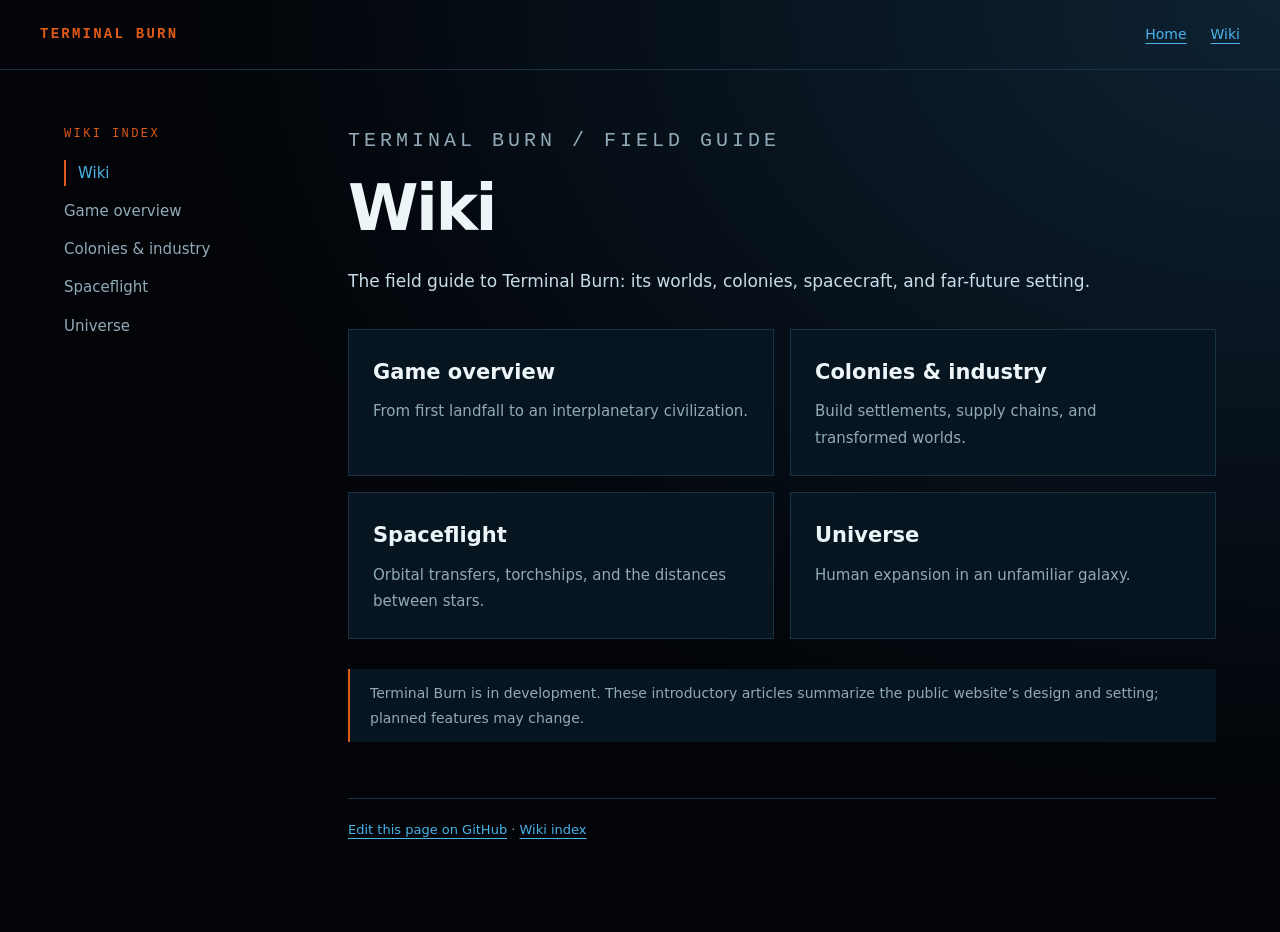
==== wiki/index.html @ 7c9bac80 "Add static wiki and homepage navigation link" ====
<!DOCTYPE html>
<html lang="en"><head><meta charset="utf-8"><meta name="viewport" content="width=device-width, initial-scale=1"><title>Wiki — Terminal Burn Wiki</title><meta name="description" content="Wiki: the Terminal Burn game wiki."><link rel="stylesheet" href="/wiki/style.css"></head><body><header><a class="brand" href="/">TERMINAL BURN</a><nav aria-label="Site"><a href="/">Home</a><a href="/wiki/">Wiki</a></nav></header><div class="layout"><aside><p class="eyebrow">Wiki index</p><nav aria-label="Wiki"><a href="/wiki/" aria-current="page">Wiki</a><a href="/wiki/overview/">Game overview</a><a href="/wiki/colonies/">Colonies & industry</a><a href="/wiki/spaceflight/">Spaceflight</a><a href="/wiki/universe/">Universe</a></nav></aside><main id="main"><p class="eyebrow">Terminal Burn / Field guide</p><h1>Wiki</h1><p>The field guide to Terminal Burn: its worlds, colonies, spacecraft, and far-future setting.</p><div class="cards"><a class="card" href="overview/"><strong>Game overview</strong><span>From first landfall to an interplanetary civilization.</span></a><a class="card" href="colonies/"><strong>Colonies &amp; industry</strong><span>Build settlements, supply chains, and transformed worlds.</span></a><a class="card" href="spaceflight/"><strong>Spaceflight</strong><span>Orbital transfers, torchships, and the distances between stars.</span></a><a class="card" href="universe/"><strong>Universe</strong><span>Human expansion in an unfamiliar galaxy.</span></a></div><div class="notice">Terminal Burn is in development. These introductory articles summarize the public website’s design and setting; planned features may change.</div><footer><a href="https://github.com/elliotburch/terminalburn-site/edit/master/wiki/index.html">Edit this page on GitHub</a> · <a href="/wiki/">Wiki index</a></footer></main></div></body></html>
---- wiki/style.css ----
:root{color-scheme:dark;--bg:#020408;--panel:#071520;--line:#173346;--text:#c8dde8;--muted:#91aab8;--blue:#4ab3e8;--orange:#e05a1a}
*{box-sizing:border-box}body{margin:0;background:radial-gradient(ellipse at top right,#0e2233,transparent 60%),var(--bg);color:var(--text);font:17px/1.75 system-ui,sans-serif;min-height:100vh}a{color:var(--blue);text-underline-offset:4px}a:hover{color:#eef5f8}a:focus-visible{outline:2px solid var(--orange);outline-offset:5px}header{border-bottom:1px solid var(--line);padding:22px max(24px,calc((100vw - 1200px)/2));display:flex;justify-content:space-between;gap:24px;align-items:center}.brand{font:700 14px/1.5 monospace;letter-spacing:.16em;text-decoration:none;color:var(--orange)}header nav{display:flex;gap:24px;font-size:14px}.layout{max-width:1200px;margin:auto;display:grid;grid-template-columns:220px minmax(0,1fr);gap:64px;padding:55px 24px 90px}aside nav{display:grid;gap:12px}aside a{text-decoration:none;color:var(--muted);font-size:15px}aside a[aria-current=page]{color:var(--blue);border-left:2px solid var(--orange);padding-left:12px}.eyebrow{font:12px/1.6 monospace;letter-spacing:.2em;text-transform:uppercase;color:var(--orange);margin:0 0 16px}h1{font-size:clamp(36px,6vw,64px);line-height:1.1;letter-spacing:-.04em;color:#eef5f8;margin:0 0 24px}h2{color:#eef5f8;font-size:25px;line-height:1.3;margin-top:40px}p{max-width:70ch}main>p:first-of-type{font-size:20px;color:var(--muted)}.notice{border-left:2px solid var(--orange);padding:12px 20px;background:var(--panel);color:var(--muted);font-size:14px;margin:30px 0}.cards{display:grid;grid-template-columns:repeat(2,minmax(0,1fr));gap:16px;margin-top:32px}.card{display:block;padding:24px;border:1px solid var(--line);background:var(--panel);text-decoration:none}.card:hover{border-color:var(--blue)}.card strong{display:block;font-size:21px;color:#eef5f8}.card span{display:block;color:var(--muted);font-size:15px;margin-top:8px}footer{margin-top:56px;padding-top:20px;border-top:1px solid var(--line);font-size:13px;color:var(--muted)}@media(max-width:700px){.layout{grid-template-columns:1fr;gap:32px;padding-top:28px}aside nav{display:flex;flex-wrap:wrap;gap:12px 20px}.cards{grid-template-columns:1fr}header{align-items:flex-start}header nav{gap:14px}aside a[aria-current=page]{padding-left:0;border-left:0;border-bottom:2px solid var(--orange)}}
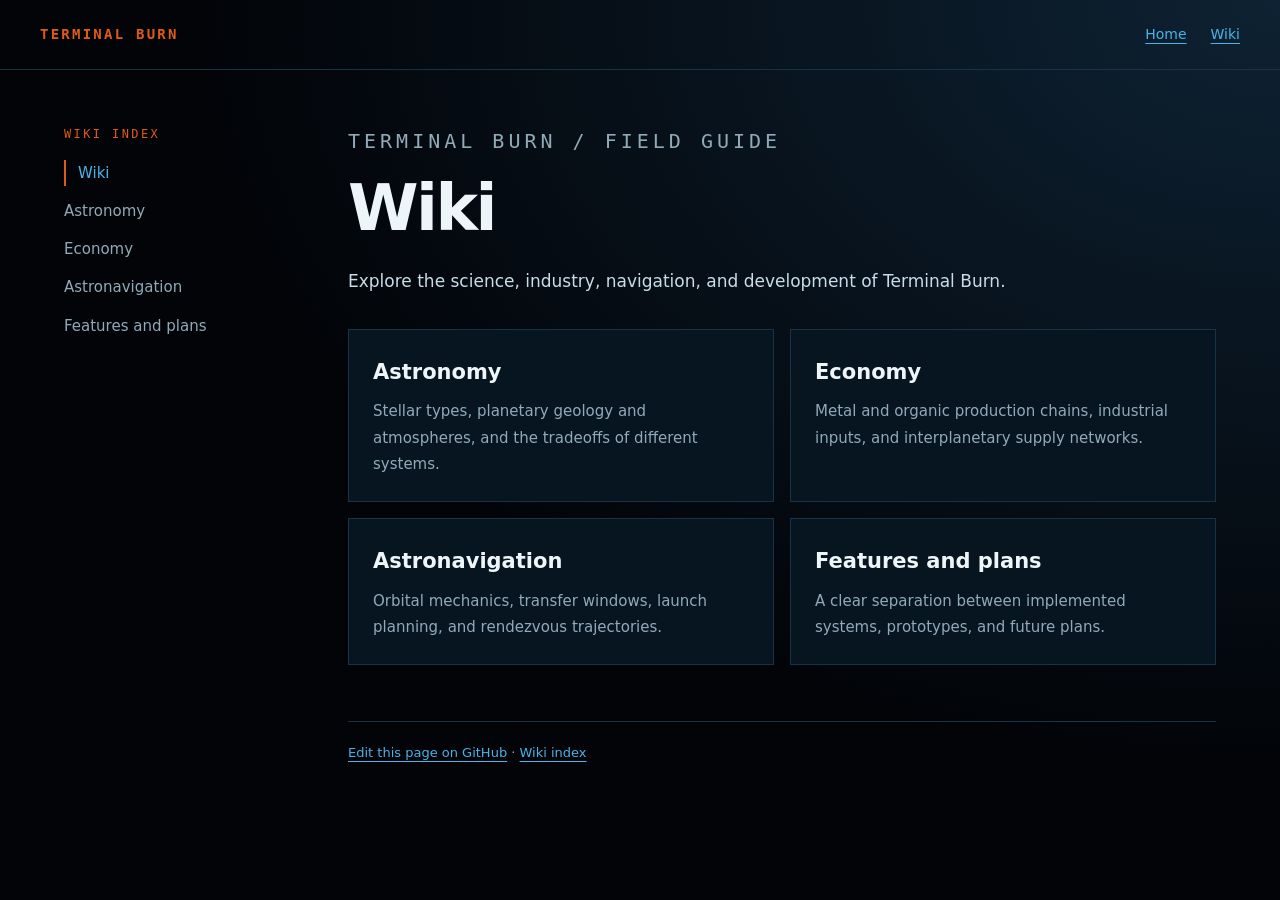
==== commit 42ad8180: "Organize wiki into astronomy, economy, astronavigation and development" ====
--- a/wiki/index.html
+++ b/wiki/index.html
@@ -1,2 +1,18 @@
 <!DOCTYPE html>
-<html lang="en"><head><meta charset="utf-8"><meta name="viewport" content="width=device-width, initial-scale=1"><title>Wiki — Terminal Burn Wiki</title><meta name="description" content="Wiki: the Terminal Burn game wiki."><link rel="stylesheet" href="/wiki/style.css"></head><body><header><a class="brand" href="/">TERMINAL BURN</a><nav aria-label="Site"><a href="/">Home</a><a href="/wiki/">Wiki</a></nav></header><div class="layout"><aside><p class="eyebrow">Wiki index</p><nav aria-label="Wiki"><a href="/wiki/" aria-current="page">Wiki</a><a href="/wiki/overview/">Game overview</a><a href="/wiki/colonies/">Colonies & industry</a><a href="/wiki/spaceflight/">Spaceflight</a><a href="/wiki/universe/">Universe</a></nav></aside><main id="main"><p class="eyebrow">Terminal Burn / Field guide</p><h1>Wiki</h1><p>The field guide to Terminal Burn: its worlds, colonies, spacecraft, and far-future setting.</p><div class="cards"><a class="card" href="overview/"><strong>Game overview</strong><span>From first landfall to an interplanetary civilization.</span></a><a class="card" href="colonies/"><strong>Colonies &amp; industry</strong><span>Build settlements, supply chains, and transformed worlds.</span></a><a class="card" href="spaceflight/"><strong>Spaceflight</strong><span>Orbital transfers, torchships, and the distances between stars.</span></a><a class="card" href="universe/"><strong>Universe</strong><span>Human expansion in an unfamiliar galaxy.</span></a></div><div class="notice">Terminal Burn is in development. These introductory articles summarize the public website’s design and setting; planned features may change.</div><footer><a href="https://github.com/elliotburch/terminalburn-site/edit/master/wiki/index.html">Edit this page on GitHub</a> · <a href="/wiki/">Wiki index</a></footer></main></div></body></html>+<html lang="en">
+<head>
+<meta charset="utf-8">
+<meta name="viewport" content="width=device-width, initial-scale=1">
+<title>Wiki — Terminal Burn Wiki</title>
+<meta name="description" content="Explore the science, industry, navigation, and development of Terminal Burn.">
+<link rel="stylesheet" href="/wiki/style.css">
+</head>
+<body>
+<header><a class="brand" href="/">TERMINAL BURN</a><nav aria-label="Site"><a href="/">Home</a><a href="/wiki/">Wiki</a></nav></header>
+<div class="layout">
+<aside><p class="eyebrow">Wiki index</p><nav aria-label="Wiki"><a href="/wiki/" aria-current="page">Wiki</a><a href="/wiki/astronomy/">Astronomy</a><a href="/wiki/economy/">Economy</a><a href="/wiki/astronavigation/">Astronavigation</a><a href="/wiki/features-and-plans/">Features and plans</a></nav></aside>
+<main id="main"><p class="eyebrow">Terminal Burn / Field guide</p><h1>Wiki</h1><p>Explore the science, industry, navigation, and development of Terminal Burn.</p>
+<div class="cards"><a class="card" href="astronomy/"><strong>Astronomy</strong><span>Stellar types, planetary geology and atmospheres, and the tradeoffs of different systems.</span></a><a class="card" href="economy/"><strong>Economy</strong><span>Metal and organic production chains, industrial inputs, and interplanetary supply networks.</span></a><a class="card" href="astronavigation/"><strong>Astronavigation</strong><span>Orbital mechanics, transfer windows, launch planning, and rendezvous trajectories.</span></a><a class="card" href="features-and-plans/"><strong>Features and plans</strong><span>A clear separation between implemented systems, prototypes, and future plans.</span></a></div>
+<footer><a href="https://github.com/elliotburch/terminalburn-site/edit/master/wiki/index.html">Edit this page on GitHub</a> · <a href="/wiki/">Wiki index</a></footer>
+</main></div>
+</body></html>
--- a/wiki/style.css
+++ b/wiki/style.css
@@ -1,3 +1,5 @@
 
 :root{color-scheme:dark;--bg:#020408;--panel:#071520;--line:#173346;--text:#c8dde8;--muted:#91aab8;--blue:#4ab3e8;--orange:#e05a1a}
 *{box-sizing:border-box}body{margin:0;background:radial-gradient(ellipse at top right,#0e2233,transparent 60%),var(--bg);color:var(--text);font:17px/1.75 system-ui,sans-serif;min-height:100vh}a{color:var(--blue);text-underline-offset:4px}a:hover{color:#eef5f8}a:focus-visible{outline:2px solid var(--orange);outline-offset:5px}header{border-bottom:1px solid var(--line);padding:22px max(24px,calc((100vw - 1200px)/2));display:flex;justify-content:space-between;gap:24px;align-items:center}.brand{font:700 14px/1.5 monospace;letter-spacing:.16em;text-decoration:none;color:var(--orange)}header nav{display:flex;gap:24px;font-size:14px}.layout{max-width:1200px;margin:auto;display:grid;grid-template-columns:220px minmax(0,1fr);gap:64px;padding:55px 24px 90px}aside nav{display:grid;gap:12px}aside a{text-decoration:none;color:var(--muted);font-size:15px}aside a[aria-current=page]{color:var(--blue);border-left:2px solid var(--orange);padding-left:12px}.eyebrow{font:12px/1.6 monospace;letter-spacing:.2em;text-transform:uppercase;color:var(--orange);margin:0 0 16px}h1{font-size:clamp(36px,6vw,64px);line-height:1.1;letter-spacing:-.04em;color:#eef5f8;margin:0 0 24px}h2{color:#eef5f8;font-size:25px;line-height:1.3;margin-top:40px}p{max-width:70ch}main>p:first-of-type{font-size:20px;color:var(--muted)}.notice{border-left:2px solid var(--orange);padding:12px 20px;background:var(--panel);color:var(--muted);font-size:14px;margin:30px 0}.cards{display:grid;grid-template-columns:repeat(2,minmax(0,1fr));gap:16px;margin-top:32px}.card{display:block;padding:24px;border:1px solid var(--line);background:var(--panel);text-decoration:none}.card:hover{border-color:var(--blue)}.card strong{display:block;font-size:21px;color:#eef5f8}.card span{display:block;color:var(--muted);font-size:15px;margin-top:8px}footer{margin-top:56px;padding-top:20px;border-top:1px solid var(--line);font-size:13px;color:var(--muted)}@media(max-width:700px){.layout{grid-template-columns:1fr;gap:32px;padding-top:28px}aside nav{display:flex;flex-wrap:wrap;gap:12px 20px}.cards{grid-template-columns:1fr}header{align-items:flex-start}header nav{gap:14px}aside a[aria-current=page]{padding-left:0;border-left:0;border-bottom:2px solid var(--orange)}}
+
+h3{color:#eef5f8;font-size:19px;margin-top:28px}table{width:100%;border-collapse:collapse;margin:24px 0;font-size:15px;table-layout:fixed}th,td{text-align:left;vertical-align:top;padding:14px;border:1px solid var(--line);overflow-wrap:anywhere}th{background:var(--panel);color:#eef5f8}li{margin:10px 0}ul,ol{padding-left:24px}@media(max-width:700px){th,td{padding:8px;font-size:13px}}
